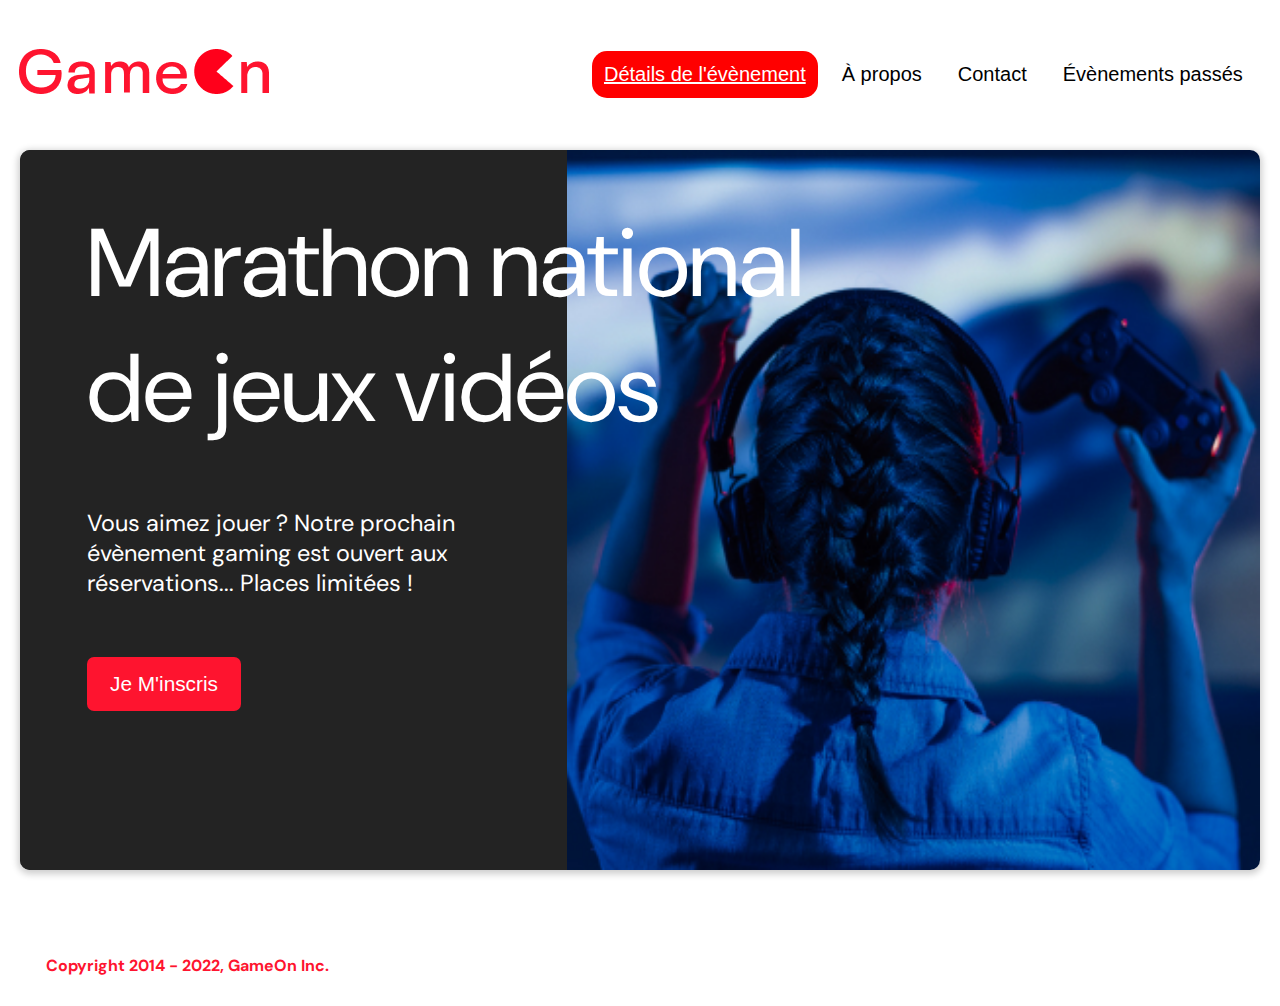
==== index.html @ 9d28a0d5 "mise en place git page" ====
<!DOCTYPE html>
<html lang="fr">

<head>
    <meta charset="utf-8" />

    <meta name="viewport" content="width=device-width,initial-scale=1" />
    <meta name="description" content=" GameOn spécialisée dans les conférences et les concours de jeux, Marathon national de jeux vidéos, New York, San Francisco, Seattle, Chicago, Boston, Portland" />
    <link rel="stylesheet" href="modal.css" />
    <link rel="stylesheet" href="https://cdnjs.cloudflare.com/ajax/libs/font-awesome/4.7.0/css/font-awesome.min.css">
    <link rel="icon" type="image/png" sizes="16x16" href="/images/favicon.ico" />
    <link rel="preconnect" href="https://fonts.googleapis.com">
    <link rel="preconnect" href="https://fonts.gstatic.com" crossorigin>
    <link href="https://fonts.googleapis.com/css2?family=DM+Sans&display=swap" rel="stylesheet">
    <title>GameOn Reservation de tournoi national de jeux vidéos</title>
</head>

<body>
    <div class="topnav" id="myTopnav">
        <div class="header-logo">
            <img alt="logo" src="/images/Logo.png" />
        </div>
        <div class="main-navbar">
            <a href="#" class="active"><span>Détails de l'évènement</span></a>
            <a href="#"><span>À propos</span></a>
            <a href="#"><span>Contact</span></a>
            <a href="#"><span>Évènements passés</span></a>
            <a href="javascript:void(0);" id="icon" class="icon" onclick="editNav()">
                <i class="fa fa-bars"></i>
            </a>
        </div>
    </div>
    <main>
        <div class="hero-section">
            <div class="hero-content">
                <h1 class="hero-headline">
                    Marathon national<br> de jeux vidéos
                </h1>
                <p class="hero-text">
                    Vous aimez jouer ? Notre prochain évènement gaming est ouvert aux réservations... Places limitées !
                </p>
                <button class="btn-signup modal-btn">
                    Je M'inscris
                </button>
            </div>
            <div class="hero-img">
                <img src="/images/bg_img.jpg" alt="img" />
            </div>
            <button class="btn-signup modal-btn">
                je m'inscris
            </button>
        </div>

        <div class="bground">
            <div class="content">
                <span class="close closemodal"></span>
                <div class="modal-body">
                    <form id="formcontrol" name="reserve" action="index.html" method="POST">
                        <div class="formData">
                            <label for="firstname" aria-label="first">Prénom</label><br>
                            <input class="text-control" type="text" id="firstname" name="firstname" required /><br>
                            <span id="alertfirstname" class="alertspan"></span>
                        </div>
                        <div class="formData">
                            <label for="lastname" aria-label="last">Nom</label><br>
                            <input class="text-control" type="text" id="lastname" name="lastname" required /><br>
                            <div id="alertlastname" class="alertspan hidden"></div>
                        </div>
                        <div class="formData">
                            <label for="email" aria-label="email">E-mail</label><br>
                            <input class="text-control" type="email" id="email" name="email" /><br>
                            <div id="alertemail" class="alertspan"></div>
                        </div>
                        <div class="formData">
                            <label for="birthdate" aria-label="birthdate">Date de naissance</label><br>
                            <input class="text-control" type="date" id="birthdate" name="birthdate" /><br>
                            <div id="alertbirthdate" class="alertspan"></div>
                        </div>
                        <div class="formData">
                            <label for="quantity" aria-label="quantity">À combien de tournois GameOn avez-vous déjà participé ?</label><br>
                            <input type="number" class="text-control" id="quantity" name="quantity" min="0" max="99">
                            <div id="alertquantity" class="alertspan"></div>
                        </div>
                        <p class="text-label">A quel tournoi souhaitez-vous participer cette année ?</p>
                        <div class="formData">
                            <input class="checkbox-input" type="radio" id="location1" name="location" value="New York" />
                            <label class="checkbox-label" for="location1">
                                <span class="checkbox-icon"></span>
                                New York</label>
                            <input class="checkbox-input" type="radio" id="location2" name="location" value="San Francisco" />
                            <label class="checkbox-label" for="location2">
                                <span class="checkbox-icon"></span>
                                San Francisco</label>
                            <input class="checkbox-input" type="radio" id="location3" name="location" value="Seattle" />
                            <label class="checkbox-label" for="location3">
                                <span class="checkbox-icon"></span>
                                Seattle</label>
                            <input class="checkbox-input" type="radio" id="location4" name="location" value="Chicago" />
                            <label class="checkbox-label" for="location4">
                                <span class="checkbox-icon"></span>
                                Chicago</label>
                            <input class="checkbox-input" type="radio" id="location5" name="location" value="Boston" />
                            <label class="checkbox-label" for="location5">
                                <span class="checkbox-icon"></span>
                                Boston</label>
                            <input class="checkbox-input" type="radio" id="location6" name="location" value="Portland" />
                            <label class="checkbox-label" for="location6">
                                <span class="checkbox-icon"></span>
                                Portland</label><br>
                            <div id="alerttown" class="alertspan"></div>
                        </div>

                        <div class="formData">
                            <input class="checkbox-input" type="checkbox" name="checkbox1" id="checkbox1" checked />
                            <label class="checkbox2-label" for="checkbox1">
                                <span class="checkbox-icon"></span>
                                J'ai lu et accepté les conditions d'utilisation.
                            </label>
                            <br>
                            <div id="alertcondition" class="alertspan"></div>
                            <input class="checkbox-input" type="checkbox" id="checkbox2" />
                            <label class="checkbox2-label" for="checkbox2">
                                <span class="checkbox-icon"></span>
                                Je souhaite être prévenu des prochains évènements.
                            </label>
                            <br>
                            <div id="alertcondition2" class="alertspan"></div>
                        </div>
                        <input id="submitform" class="btn-submit button" type="submit" value="C'est parti" />

                    </form>
                </div>
            </div>
        </div>
        <div class=" modalthankyou">
            <div id="modal-body__validation" class=".modal-btn content  ">
                <span class="close "></span>
                <div class="content__valid">
                    <p>Merci pour votre inscription</p>
                    <br>
                    <input class="button closevalid bntendvalid" type="button" value="Fermer" />
                </div>

            </div>
        </div>
    </main>
    <footer>
        <p class="copyrights">
            Copyright 2014 - 2022, GameOn Inc.
        </p>
    </footer>
    <script src="modal.js"></script>
</body>

</html>
---- modal.css ----
:root {
    --font-default: "DM Sans", Arial, Helvetica, sans-serif;
    --font-slab: var(--font-default);
    --modal-duration: 0.8s;
}

* {
    box-sizing: border-box;
    margin: 0;
    padding: 0;
}


/* Landing Page */

body {
    margin: 0;
    display: flex;
    flex-direction: column;
    /* background-image: url("background.png");  image non fournis */
    font-family: var(--font-default);
    font-size: 18px;
    max-width: 1300px;
    margin: 0 auto;
}

p {
    margin-bottom: 0;
    padding: 0.5vw;
}

img {
    padding-right: 1rem;
}

.topnav {
    overflow: hidden;
    margin: 3.5% 1.5%;
    display: flex;
    justify-content: space-between;
    align-items: center;
    flex-direction: row;
}

.header-logo img {
    width: auto;
    height: auto;
}

.main-navbar {
    float: right;
    display: flex;
    flex-direction: row;
    justify-content: flex-end;
}

.topnav a {
    float: left;
    display: block;
    color: #000000;
    text-align: center;
    margin: 6px;
    text-decoration: none;
    font-size: 20px;
    font-family: Roboto, sans-serif;
    padding: 12px 12px;
}

.topnav a:hover {
    background-color: #ff0000;
    color: #ffffff;
    border-radius: 15px;
}

.topnav a.active {
    background-color: #ff0000;
    color: #ffffff;
    border-radius: 15px;
    text-decoration: underline;
}

#icon:hover {
    background-color: unset;
}

.topnav .icon {
    display: none;
}

main {
    font-size: 130%;
    font-weight: bolder;
    color: black;
    margin: 1px 20px 15px;
    border-radius: 2rem;
    text-align: justify;
    display: flex;
}

.modal-btn {
    font-size: 145%;
    background: #fe142f;
    display: flex;
    margin: auto;
    padding: 2em;
    color: #fff;
    padding: 0.75rem 2.5rem;
    border-radius: 1rem;
    cursor: pointer;
}

.modal-btn:hover {
    background: #3876ac;
}

.footer {
    margin: 20px;
    padding: 10px;
    font-family: var(--font-slab);
}


/* Modal form */

.button {
    background: #fe142f;
    margin-top: 0.5em;
    padding: 1em;
    color: #fff;
    border-radius: 15px;
    cursor: pointer;
    font-size: 16px;
}

.button:hover {
    background: #3876ac;
}

.smFont {
    font-size: 16px;
}

.bground {
    display: none;
    position: fixed;
    z-index: 1;
    left: 0;
    top: 0;
    height: 100%;
    width: 100%;
    overflow: auto;
    background-color: rgba(26, 39, 156, 0.4);
}

.content {
    margin: 10% auto;
    width: 100%;
    max-width: 500px;
    animation-name: modalopen;
    animation-duration: var(--modal-duration);
    background: #232323;
    border-radius: 10px;
    overflow: hidden;
    position: relative;
    color: #fff;
    padding-top: 10px;
}


/* modal de remerciement */

.modalthankyou {
    display: none;
    position: fixed;
    z-index: 1;
    left: 0;
    top: 0;
    height: auto;
    width: 100%;
    overflow: auto;
}

.modal-body {
    padding: 15px 8%;
    margin: 15px auto;
    min-height: 70vh;
}

#modal-body__validation,
.modalthankyou {
    font-size: 130%;
    text-align: center;
}

#modal-body__validation p {
    margin-bottom: 20px;
    margin-top: 100px;
}

label {
    font-family: var(--font-default);
    font-size: 17px;
    font-weight: normal;
    display: inline-block;
    margin-bottom: 11px;
}

input {
    padding: 8px;
    border: 0.8px solid #ccc;
    outline: none;
}


/* afffichage des alertes */

.alertspan {
    font-size: 12px;
    color: red;
    padding: 10px;
}

.text-control {
    margin: 0;
    padding: 8px;
    width: 100%;
    border-radius: 8px;
    font-size: 20px;
    height: 48px;
}


/* mise en place checkbox */

.checkbox-label,
.checkbox2-label {
    position: relative;
    margin-left: 36px;
    font-size: 12px;
    font-weight: normal;
}

.checkbox-label .checkbox-icon,
.checkbox2-label .checkbox-icon {
    display: block;
    width: 20px;
    height: 20px;
    border: 2px solid #279e7a;
    border-radius: 50%;
    text-indent: 29px;
    white-space: nowrap;
    position: absolute;
    left: -30px;
    top: -1px;
    transition: 0.3s;
}

.checkbox-label .checkbox-icon::after,
.checkbox2-label .checkbox-icon::after {
    content: "";
    width: 13px;
    height: 13px;
    background-color: #279e7a;
    border-radius: 50%;
    text-indent: 29px;
    white-space: nowrap;
    position: absolute;
    left: 50%;
    top: 50%;
    transform: translate(-50%, -50%);
    transition: 0.3s;
    opacity: 0;
}

.checkbox-input {
    display: none;
}

.checkbox-input:checked+.checkbox-label .checkbox-icon::after,
.checkbox-input:checked+.checkbox2-label .checkbox-icon::after {
    opacity: 1;
}

.checkbox-input:checked+.checkbox2-label .checkbox-icon {
    background: #279e7a;
}

.checkbox2-label .checkbox-icon {
    border-radius: 4px;
    border: 0;
    background: #c4c4c4;
}

.checkbox2-label .checkbox-icon::after {
    width: 7px;
    height: 4px;
    border-radius: 2px;
    background: transparent;
    border: 2px solid transparent;
    border-bottom-color: #fff;
    border-left-color: #fff;
    transform: rotate(-55deg);
    left: 21%;
    top: 19%;
}


/* bouton de fermeture */

.close {
    position: absolute;
    right: 15px;
    top: 15px;
    width: 32px;
    height: 32px;
    opacity: 1;
    cursor: pointer;
    transform: scale(0.7);
}

.close:before,
.close:after {
    position: absolute;
    left: 15px;
    content: " ";
    height: 33px;
    width: 3px;
    background-color: #fff;
}

.close:before {
    transform: rotate(45deg);
}

.close:after {
    transform: rotate(-45deg);
}


/* bouton d'envoie formulaire */

.btn-submit,
.btn-signup {
    background: #fe142f;
    display: block;
    margin: 0 auto;
    border-radius: 7px;
    font-size: 1rem;
    padding: 12px 82px;
    color: #fff;
    cursor: pointer;
    border: 0;
}

.content__valid {
    display: flex;
    flex-direction: column;
    align-items: center;
    padding: 0 0 10px 0;
}

.bntendvalid {
    margin: 65% 0 0 0;
}


/* custom select styles */

.custom-select {
    position: relative;
    font-family: Arial;
    font-size: 1.1rem;
    font-weight: normal;
}

.custom-select select {
    display: none;
}

.select-selected {
    background-color: #fff;
}


/* Style the arrow inside the select element: */

.select-selected:after {
    position: absolute;
    content: "";
    top: 10px;
    right: 13px;
    width: 11px;
    height: 11px;
    border: 3px solid transparent;
    border-bottom-color: #f00;
    border-left-color: #f00;
    transform: rotate(-48deg);
    border-radius: 5px 0 5px 0;
}


/* Point the arrow upwards when the select box is open (active): */

.select-selected.select-arrow-active:after {
    transform: rotate(135deg);
    top: 13px;
}

.select-items div,
.select-selected {
    color: #000;
    padding: 11px 16px;
    border: 1px solid transparent;
    border-color: transparent transparent rgba(0, 0, 0, 0.1) transparent;
    cursor: pointer;
    border-radius: 8px;
    height: 48px;
}


/* Style items (options): */

.select-items {
    position: absolute;
    background-color: #fff;
    top: 89%;
    left: 0;
    right: 0;
    z-index: 99;
}


/* Hide the items when the select box is closed: */

.select-hide {
    display: none;
}

.select-items div:hover,
.same-as-selected {
    background-color: rgba(0, 0, 0, 0.1);
}


/* custom select end */

.text-label {
    font-weight: normal;
    font-size: 16px;
}

.hero-section {
    min-height: 80vh;
    border-radius: 10px;
    display: flex;
    flex-direction: row;
    overflow: hidden;
    box-shadow: 0 2px 7px 2px rgba(0, 0, 0, 0.2);
    margin-bottom: 10px;
}

.hero-content {
    padding: 51px 67px;
    background: #232323;
    color: #fff;
    position: relative;
    text-align: left;
    width: 48%;
}

.hero-content::after {
    content: "";
    width: 100%;
    height: 100%;
    background: #232323;
    position: absolute;
    right: 0;
    top: 0;
}

.hero-content>* {
    position: relative;
    z-index: 1;
}

.hero-headline {
    font-size: 6rem;
    font-weight: normal;
    display: flex;
    width: 250%;
}

.hero-text {
    font-weight: normal;
    margin-top: 57px;
    padding: 0 10px 0 0;
}

.btn-signup {
    outline: none;
    text-transform: capitalize;
    font-size: 1.3rem;
    padding: 15px 23px;
    margin: 0;
    margin-top: 59px;
}

.hero-img img {
    width: 100%;
    height: 100%;
    display: block;
    padding: 0;
}

.copyrights {
    color: #fe142f;
    padding: 0;
    font-size: 1rem;
    margin: 60px 0 30px;
    font-weight: bolder;
}

.hero-section>.btn-signup {
    display: none;
}

footer {
    padding-left: 2vw;
    padding-right: 2vw;
    margin: 0 20px;
}


/* responsive */


/* grand écran et tablette */

@media screen and (max-width: 800px) {
    .topnav {
        display: flex;
        justify-content: space-between;
        position: fixed;
        width: 100%;
        z-index: 1000;
        background: white;
        margin: 0;
        padding: 3% 5%;
        align-items: center;
    }
    img {
        width: 50%
    }
    .main-navbar {
        flex-direction: column;
    }
    .topnav a {
        display: none;
    }
    .topnav a.icon {
        float: right;
        display: block;
        margin-top: -15px;
        padding: 0;
        margin: 0;
        font-size: 150%;
        color: #fe142f;
    }
    .topnav.responsive {
        position: relative;
    }
    .topnav.responsive .icon {
        position: absolute;
        right: 0;
        top: 0;
    }
    .topnav.responsive a {
        float: none;
        display: block;
        text-align: left;
    }
    main {
        margin: 55px 5% 15px;
        padding: 0;
    }
    .header-logo img {
        height: 1.5em;
    }
    .hero-section {
        display: block;
        box-shadow: unset;
    }
    .hero-content {
        background: #fff;
        color: #000;
        padding: 20px;
        width: auto;
    }
    .hero-content::after {
        content: unset;
    }
    .hero-content .btn-signup {
        display: none;
    }
    .hero-headline {
        font-size: 2.6rem;
        white-space: normal;
    }
    .hero-text {
        font-size: 1.5rem;
        padding: 0;
    }
    .hero-img img {
        border-radius: 10px;
        margin-top: 40px;
    }
    .hero-section>.btn-signup {
        display: block;
        margin: 32px auto 10px;
        padding: 12px 35px;
    }
    .copyrights {
        margin-top: 50px;
        text-align: center;
    }
}


/* petit écran  */

@media screen and (max-width: 375px) {
    .hero-headline {
        font-size: 2.4rem;
        line-height: 1em;
    }
    .hero-text {
        font-size: 1.25rem;
    }
    .content {
        margin: 17% auto;
    }
}

@media screen and (max-width: 320px) {
    .hero-headline {
        font-size: 2rem;
    }
    .hero-text {
        width: unset;
        font-size: 1.15rem;
    }
}


/* animation ouverture modal */

@keyframes modalopen {
    from {
        opacity: 0;
        transform: translateY(-150px);
    }
    to {
        opacity: 1;
    }
}
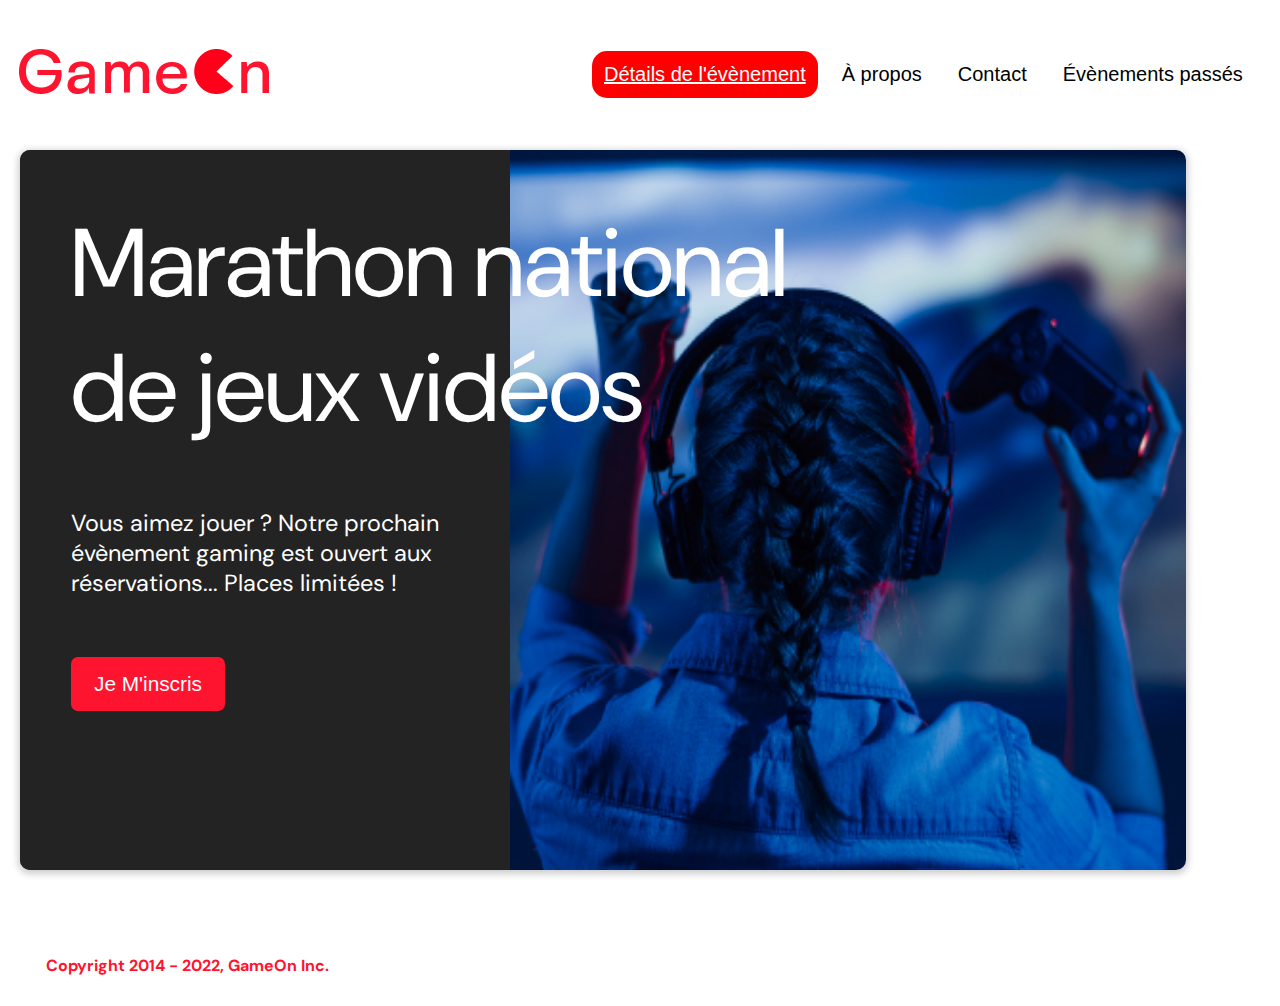
==== commit c6cedf79: "modification chemin image" ====
--- a/index.html
+++ b/index.html
@@ -8,7 +8,7 @@
     <meta name="description" content=" GameOn spécialisée dans les conférences et les concours de jeux, Marathon national de jeux vidéos, New York, San Francisco, Seattle, Chicago, Boston, Portland" />
     <link rel="stylesheet" href="modal.css" />
     <link rel="stylesheet" href="https://cdnjs.cloudflare.com/ajax/libs/font-awesome/4.7.0/css/font-awesome.min.css">
-    <link rel="icon" type="image/png" sizes="16x16" href="/images/favicon.ico" />
+    <link rel="icon" type="image/png" sizes="16x16" href="./images/favicon.ico" />
     <link rel="preconnect" href="https://fonts.googleapis.com">
     <link rel="preconnect" href="https://fonts.gstatic.com" crossorigin>
     <link href="https://fonts.googleapis.com/css2?family=DM+Sans&display=swap" rel="stylesheet">
@@ -18,7 +18,7 @@
 <body>
     <div class="topnav" id="myTopnav">
         <div class="header-logo">
-            <img alt="logo" src="/images/Logo.png" />
+            <img alt="logo" src="./images/Logo.png" />
         </div>
         <div class="main-navbar">
             <a href="#" class="active"><span>Détails de l'évènement</span></a>
@@ -44,7 +44,7 @@
                 </button>
             </div>
             <div class="hero-img">
-                <img src="/images/bg_img.jpg" alt="img" />
+                <img src="./images/bg_img.jpg" alt="img" />
             </div>
             <button class="btn-signup modal-btn">
                 je m'inscris
--- a/modal.css
+++ b/modal.css
@@ -457,15 +457,16 @@
     overflow: hidden;
     box-shadow: 0 2px 7px 2px rgba(0, 0, 0, 0.2);
     margin-bottom: 10px;
+    width: 94%;
 }
 
 .hero-content {
-    padding: 51px 67px;
+    padding: 51px 165px 51px 51px;
     background: #232323;
     color: #fff;
     position: relative;
     text-align: left;
-    width: 48%;
+    width: 42%;
 }
 
 .hero-content::after {
@@ -487,13 +488,14 @@
     font-size: 6rem;
     font-weight: normal;
     display: flex;
-    width: 250%;
+    width: 800px;
 }
 
 .hero-text {
     font-weight: normal;
     margin-top: 57px;
     padding: 0 10px 0 0;
+    width: 400px;
 }
 
 .btn-signup {
@@ -603,12 +605,13 @@
         display: none;
     }
     .hero-headline {
-        font-size: 2.6rem;
+        font-size: 2.5rem;
         white-space: normal;
     }
     .hero-text {
         font-size: 1.5rem;
         padding: 0;
+        width: unset;
     }
     .hero-img img {
         border-radius: 10px;
@@ -630,7 +633,7 @@
 
 @media screen and (max-width: 375px) {
     .hero-headline {
-        font-size: 2.4rem;
+        font-size: 2rem;
         line-height: 1em;
     }
     .hero-text {
@@ -643,11 +646,11 @@
 
 @media screen and (max-width: 320px) {
     .hero-headline {
-        font-size: 2rem;
+        font-size: 1.8rem;
     }
     .hero-text {
         width: unset;
-        font-size: 1.15rem;
+        font-size: 1rem;
     }
 }
 
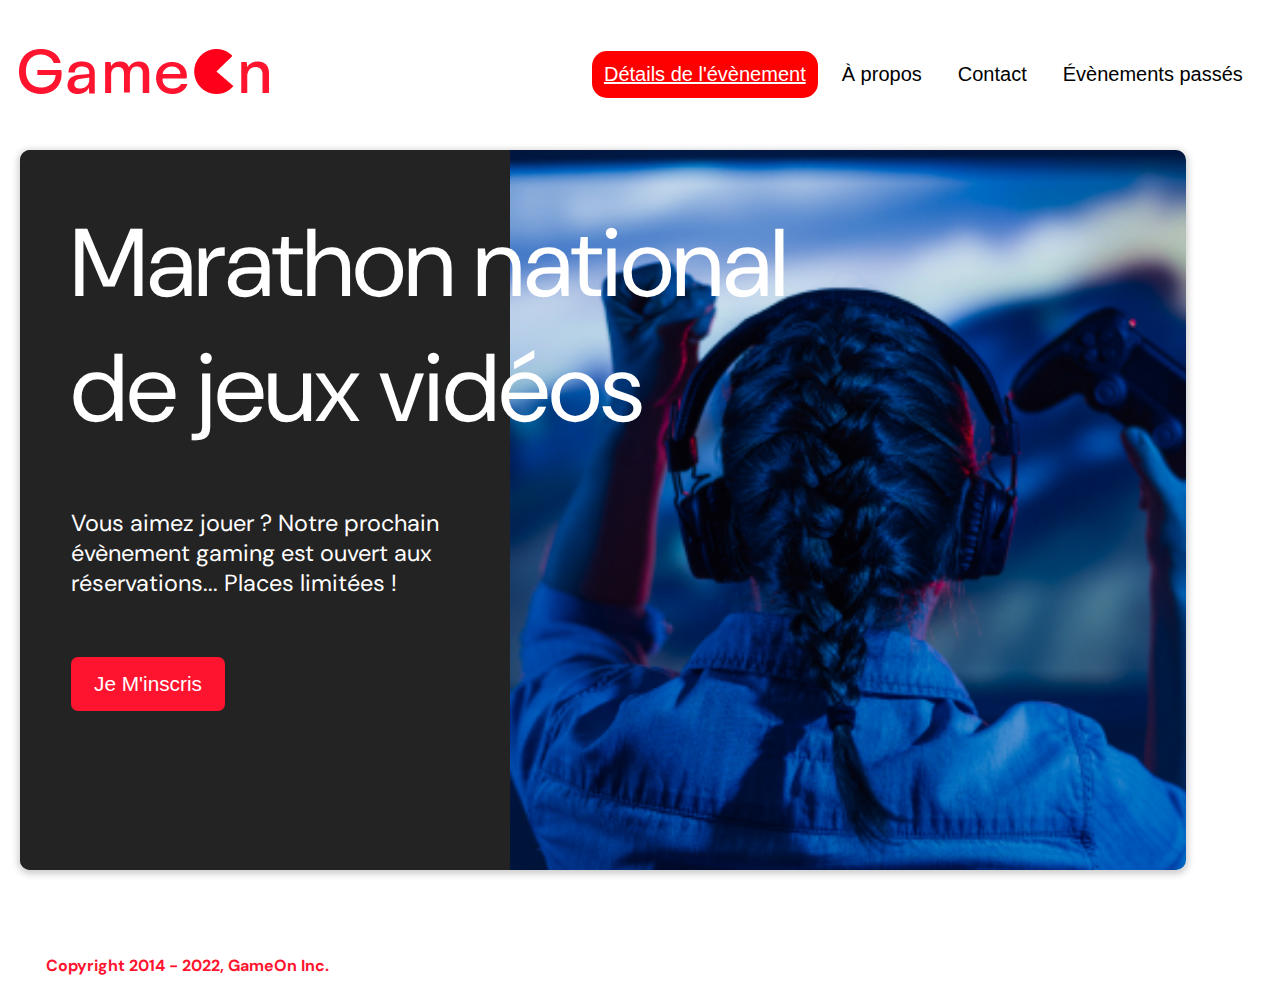
==== commit 04a3f0f6: "correction fermeture modal validation" ====
--- a/index.html
+++ b/index.html
@@ -134,7 +134,7 @@
         </div>
         <div class=" modalthankyou">
             <div id="modal-body__validation" class=".modal-btn content  ">
-                <span class="close "></span>
+                <span class="close closed "></span>
                 <div class="content__valid">
                     <p>Merci pour votre inscription</p>
                     <br>
--- a/modal.css
+++ b/modal.css
@@ -508,7 +508,6 @@
 }
 
 .hero-img img {
-    width: 100%;
     height: 100%;
     display: block;
     padding: 0;
@@ -614,6 +613,7 @@
         width: unset;
     }
     .hero-img img {
+        width: 100%;
         border-radius: 10px;
         margin-top: 40px;
     }
